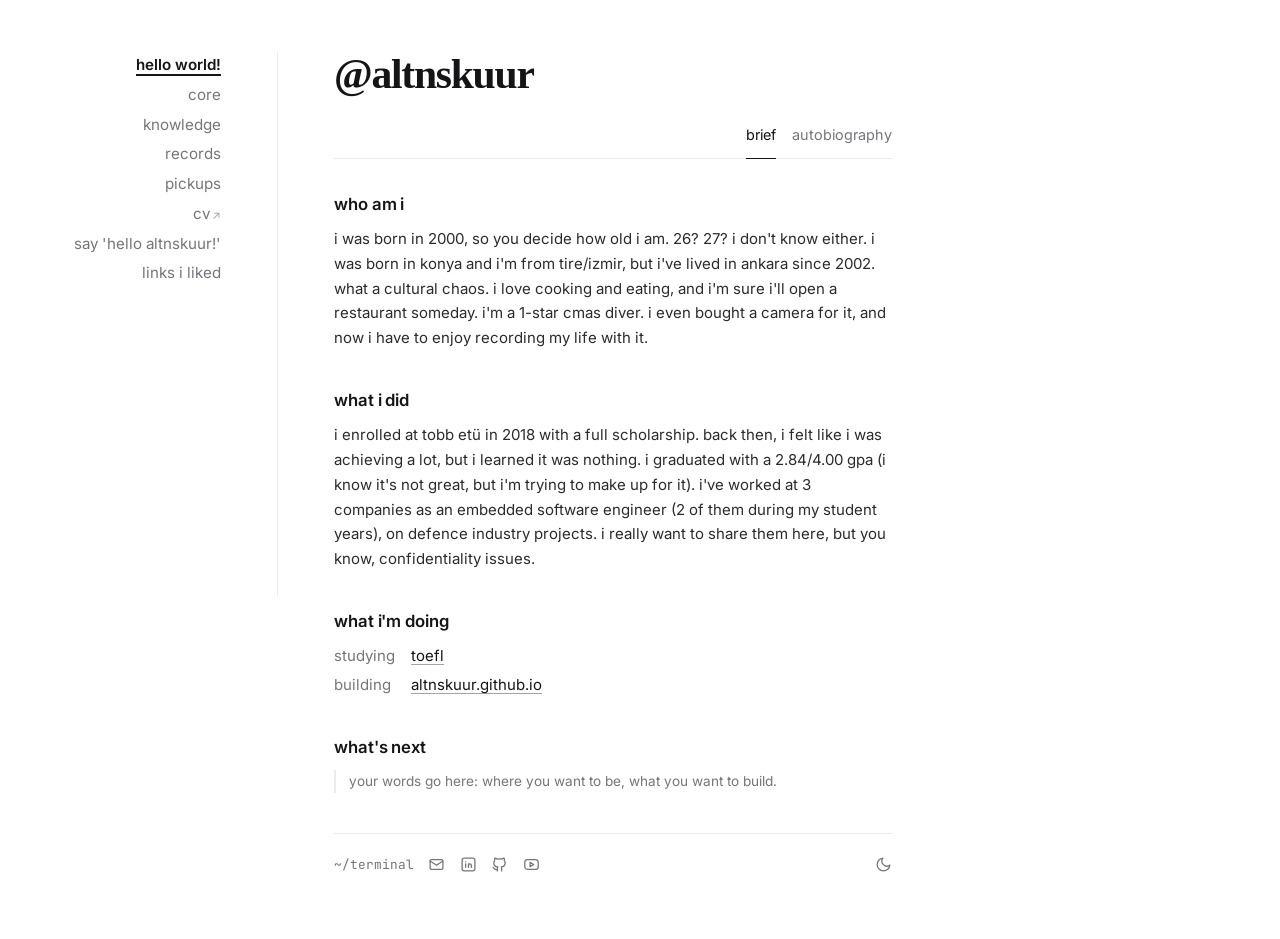
==== portfolio.html @ d4ac2675 "WIP: complete UI redesign New layout and styles. Not finished yet, some pages still need work." ====
<!DOCTYPE html>
<html lang="en">

<head>
    <meta charset="UTF-8">
    <meta name="viewport" content="width=device-width, initial-scale=1.0">
    <title>Uğur Altınışık</title>
    <meta name="description" content="Uğur Altınışık — software engineer in Ankara. Projects, notes, videos and travel.">
    <meta name="author" content="Uğur Altınışık">
    <link rel="icon" type="image/png" href="favicon.png">
    <link rel="apple-touch-icon" href="profile.jpg">

    <meta property="og:type" content="website">
    <meta property="og:url" content="https://altnskuur.github.io/portfolio.html">
    <meta property="og:title" content="Uğur Altınışık">
    <meta property="og:description" content="Software engineer in Ankara. Projects, notes, videos and travel.">
    <meta property="og:image" content="https://altnskuur.github.io/profile.jpg">
    <meta name="twitter:card" content="summary">

    <!-- apply saved theme before paint (no flash) -->
    <script>
        try { const t = localStorage.getItem('theme'); if (t) document.documentElement.dataset.theme = t; } catch (e) { }
    </script>

    <link rel="preconnect" href="https://fonts.googleapis.com">
    <link rel="preconnect" href="https://fonts.gstatic.com" crossorigin>
    <link href="https://fonts.googleapis.com/css2?family=Inter:wght@400;500;600;700&family=JetBrains+Mono:wght@400&display=swap" rel="stylesheet">
    <link rel="stylesheet" href="style.css">
</head>

<body>
    <div class="app">
        <!-- LEFT · navigation -->
        <nav class="nav" id="nav" aria-label="Sections"></nav>

        <!-- MIDDLE · content -->
        <main class="main">
            <div id="view" aria-live="polite"></div>

            <footer class="footer">
                <a class="term-link" href="index.html" title="back to the terminal">~/terminal</a>
                <a href="mailto:m.altinisiku@gmail.com" title="email" aria-label="email">
                    <svg viewBox="0 0 24 24" fill="none" stroke="currentColor" stroke-width="1.8" stroke-linecap="round" stroke-linejoin="round"><rect x="3" y="5" width="18" height="14" rx="2"/><path d="m3 7 9 6 9-6"/></svg>
                </a>
                <a href="https://www.linkedin.com/in/altnskuur/" target="_blank" rel="noopener noreferrer" title="linkedin" aria-label="linkedin">
                    <svg viewBox="0 0 24 24" fill="none" stroke="currentColor" stroke-width="1.8" stroke-linecap="round" stroke-linejoin="round"><rect x="3" y="3" width="18" height="18" rx="3"/><path d="M8 11v5M8 8v.01M12 16v-5M16 16v-3a2 2 0 0 0-4 0"/></svg>
                </a>
                <a href="https://github.com/altnskuur" target="_blank" rel="noopener noreferrer" title="github" aria-label="github">
                    <svg viewBox="0 0 24 24" fill="none" stroke="currentColor" stroke-width="1.8" stroke-linecap="round" stroke-linejoin="round"><path d="M9 19c-4.3 1.4-4.3-2.5-6-3m12 5v-3.5c0-1 .1-1.4-.5-2 2.8-.3 5.5-1.4 5.5-6a4.6 4.6 0 0 0-1.3-3.2 4.2 4.2 0 0 0-.1-3.2s-1.1-.3-3.5 1.3a12.3 12.3 0 0 0-6.2 0C6.5 2.8 5.4 3.1 5.4 3.1a4.2 4.2 0 0 0-.1 3.2A4.6 4.6 0 0 0 4 9.5c0 4.6 2.7 5.7 5.5 6-.6.6-.6 1.2-.5 2V21"/></svg>
                </a>
                <a href="https://www.youtube.com/" target="_blank" rel="noopener noreferrer" title="youtube (channel link coming soon)" aria-label="youtube">
                    <svg viewBox="0 0 24 24" fill="none" stroke="currentColor" stroke-width="1.8" stroke-linecap="round" stroke-linejoin="round"><rect x="2.5" y="5" width="19" height="14" rx="4"/><path d="m10 9 5 3-5 3z"/></svg>
                </a>
                <span class="spacer"></span>
                <button id="theme-toggle" title="toggle dark mode" aria-label="toggle dark mode">
                    <svg viewBox="0 0 24 24" fill="none" stroke="currentColor" stroke-width="1.8" stroke-linecap="round" stroke-linejoin="round"><path d="M21 12.8A9 9 0 1 1 11.2 3a7 7 0 0 0 9.8 9.8z"/></svg>
                </button>
            </footer>
        </main>

        <!-- RIGHT · detail panel (opens when you click something in the middle) -->
        <aside class="panel is-default" id="panel" aria-label="Details"></aside>
    </div>
    <div class="backdrop" id="backdrop"></div>

    <script>
    (() => {
        /* ==================================================================
           CONTENT
           Everything you see lives in this block — no need to touch the
           render code below. (In v1.x this moves into markdown files that
           the Notion sync writes.)
           ================================================================== */

        // left panel headers — change the labels here
        const NAV = [
            { id: 'hello', label: 'hello world!' },
            { id: 'core', label: 'core' },
            { id: 'knowledge', label: 'knowledge' },
            { id: 'records', label: 'records' },
            { id: 'pickups', label: 'pickups' },
            { id: 'cv', label: 'cv', href: 'cv.html' },
            { id: 'say-hello', label: "say 'hello altnskuur!'" },
            { id: 'links', label: 'links i liked' }
        ];

        // links i liked — add one object per link, newest on top.
        // each one appears in the list and opens in the right panel.
        // { title: 'name', url: 'https://…', tag: 'blog', why: 'why i liked it' }
        const LIKED_LINKS = [
        ];

        // things that open in the right panel
        const ITEMS = {
            // ---- core ----
            'nas': {
                kicker: 'core · meva avionics', title: 'embedded linux nas',
                tags: ['linux', 'raid', 'samba', 'nfs', '10 GbE'],
                body: `<p>a high-performance nas for aerospace systems. raid-based storage for fault-tolerant data, a layered architecture (app, hal, bsp) for the carrier board, and samba tuned with multi-channel.</p>
                       <ul><li>kernel tuning via sysctl for cpu, ram and i/o</li><li>ethernet transfer tests up to 10 GbE</li><li>thermal tests, fan control via bios/os, mcu code</li></ul>`
            },
            'hw-validation': {
                kicker: 'core · meva avionics', title: 'hardware validation layer',
                tags: ['c', 'qspi', 'i2c', 'can', 'uart', 'gnss/gsm'],
                body: `<p>a 3-layer architecture (app, hal, bsp) to check that the hardware is healthy: qspi, i2c and classic can, plus gnss/gsm modules driven with at commands over uart.</p>`
            },
            'bootloader': {
                kicker: 'core · stm defence', title: 'stm32 bootloader',
                tags: ['stm32', 'c', 'uart', 'iap'],
                body: `<p>a generic bootloader for stm32 with in-application programming over uart: safe in-field firmware updates, memory partitioning and the jump into the application.</p>`
            },
            'rpmsg': {
                kicker: 'core · stm defence', title: 'rpmsg between a53 and m7',
                tags: ['rpmsg', 'shared memory', 'cortex-a53', 'cortex-m7'],
                body: `<p>shared-memory messaging between a cortex-a53 running linux and a cortex-m7, for fast data exchange between the two cores.</p>`
            },
            'jpeg': {
                kicker: 'core · side project', title: 'jpeg encoder & decoder',
                tags: ['matlab', 'dct', 'huffman', 'dsp'],
                body: `<p>a full image-compression pipeline from scratch: 2d dct, zigzag scan and huffman coding, plus adaptive quantization based on image entropy to keep psnr above 30.</p>
                       <p class="note">plan: port it to c++ → webassembly and make it playable here.</p>`,
                link: { href: 'https://github.com/altnskuur/JPEG', label: 'view on github' }
            },

            // ---- knowledge ----
            'self-notes': {
                kicker: 'knowledge · notion', title: 'self-knowledge notes',
                body: `<p>my running notes: things i learned and want to remember.</p>
                       <p class="note">for now these live in notion. soon they'll sync here automatically as til posts.</p>`,
                link: { href: 'https://mousy-driver-c59.notion.site/Self-Knowledge-Notes-3cc945c9dc438003be07f4283761ba82', label: 'open in notion' }
            },
            'deep-research': {
                kicker: 'knowledge · notion', title: 'deep research',
                body: `<p>longer write-ups where i dig deep into one topic.</p>`,
                link: { href: 'https://mousy-driver-c59.notion.site/Shared-Blogs-3cc945c9dc4380ff8670c4cf017bc69a?pvs=74', label: 'open in notion' }
            },

            // ---- records (travel / videos) ----
            ...Object.fromEntries(['berlin', 'budapest', 'samos', 'bratislava', 'vienna'].map(city => [
                'rec-' + city, {
                    kicker: 'records · travel', title: city,
                    body: `<div class="video-slot">youtube video goes here<br>(dji osmo action 6)</div>
                           <p class="note">no vlog for ${city} yet.</p>`
                }
            ])),

            // ---- pickups ----
            'diving': { kicker: 'pickups', title: 'diving', body: `<p>cmas 1-star diver.</p>` },
            'basketball': { kicker: 'pickups', title: 'basketball', body: `<p>former licensed player. the knees remember.</p>` },
            'football': { kicker: 'pickups', title: 'tuesday football', body: `<p>pickup football, every tuesday evening.</p>` },
            'gym': { kicker: 'pickups', title: 'gym', body: `<p>2–3 times a week.</p>` },
            'languages': { kicker: 'pickups', title: 'languages', body: `<p>german telc a2 done. toefl in progress.</p>` },

            // ---- hello world! ----
            'now-toefl': { kicker: 'hello world! · studying', title: 'toefl', body: `<p>studying for the toefl, to go next to my german telc a2 certificate.</p>` },
            'now-cpp': {
                kicker: 'hello world! · studying', title: 'c++',
                tags: ['modern c++', 'low-level', 'clean architecture'],
                body: `<p>going deeper into modern and low-level c++: data types, memory management and clean architecture.</p>
                       <p>where i practice it: cpp-hashlib.</p>`
            },
            'now-hashlib': {
                kicker: 'hello world! · building', title: 'cpp-hashlib',
                tags: ['c++', 'md5', 'cryptographic hashing'],
                body: `<p>a clean-architecture cryptographic hash library, built from scratch with modern and low-level c++.</p>
                       <p>it starts with md5, documented step by step, plus engineering notes on why each choice was made: data types, memory management and modern c++ practices.</p>`,
                link: { href: 'https://github.com/altnskuur/cpp-hashlib', label: 'view on github' }
            },
            'now-site': { kicker: 'hello world! · building', title: 'altnskuur.github.io', body: `<p>turning a static cv into a cozy home on the internet. roadmap: notion sync for notes, videos, travel, then my own admin panel and a guestbook.</p>`, link: { href: 'https://github.com/altnskuur/altnskuur.github.io', label: 'source on github' } }
        };

        // hello world! → "what i'm doing"
        // each row: label + words that take turns every 2 seconds.
        // [word, item id] → the item id opens it in the right panel (null = plain text)
        const NOW = [
            ['studying', [['toefl', 'now-toefl'], ['c++', 'now-cpp']]],
            ['building', [['altnskuur.github.io', 'now-site'], ['cpp-hashlib', 'now-hashlib']]]
        ];
        const ROTATE_EVERY = 2000; // ms

        // hello world! → "brief" tab
        const HELLO_BRIEF = `
                <section class="block">
                    <h2>who am i</h2>
                    <p>i was born in 2000, so you decide how old i am. 26? 27? i don't know either. i was born in konya and i'm from tire/izmir, but i've lived in ankara since 2002. what a cultural chaos. i love cooking and eating, and i'm sure i'll open a restaurant someday. i'm a 1-star cmas diver. i even bought a camera for it, and now i have to enjoy recording my life with it.</p>
                </section>

                <section class="block">
                    <h2>what i did</h2>
                    <p>i enrolled at tobb etü in 2018 with a full scholarship. back then, i felt like i was achieving a lot, but i learned it was nothing. i graduated with a 2.84/4.00 gpa (i know it's not great, but i'm trying to make up for it). i've worked at 3 companies as an embedded software engineer (2 of them during my student years), on defence industry projects. i really want to share them here, but you know, confidentiality issues.</p>
                </section>

                <section class="block">
                    <h2>what i'm doing</h2>
                    ${nowList()}
                </section>

                <section class="block">
                    <h2>what's next</h2>
                    <p class="note">your words go here: where you want to be, what you want to build.</p>
                </section>`;

        // hello world! → "autobiography" tab
        const HELLO_LONG = `
                <section class="block prose">
                    <p>i'm a software engineer at meva avionics, baykar's avionics subsidiary, where i design and develop low-level firmware and embedded linux solutions for mission-critical aerospace and defense systems. my work bridges the gap between raw hardware registers and high-performance operating systems, with a focus on robust system architecture, hardware abstraction and reliable device communication.</p>
                    <p>lately i've been deep in an embedded linux nas: a raid-based storage architecture for fault-tolerant data, linux kernel tuning via sysctl to get the most out of cpu, ram and i/o, and benchmarking samba/nfs over high-speed ethernet. alongside that, i've worked a lot on hardware validation layers, qspi/i2c/can, and gnss/gsm modules driven with at commands.</p>
                    <p>it all started at tobb university of economics and technology (tobb etü), where i got my b.sc. in electrical and electronics engineering. those years were shaped as much by people as by coursework: i was president of the ieee student branch, led the gastronomy club, and captained team etu callisto in the teknofest model satellite competition. that's where i learned to run multidisciplinary teams, bring different interests together and build things from scratch.</p>
                    <p>outside the embedded world, i try to balance staying active with exploring new cultures. i'm a cmas 1-star diver and a former licensed basketball player, and you'll find me at pickup football every tuesday evening or in the gym 2–3 times a week. i love discovering new cultures and history. so far: berlin, budapest, samos, bratislava and vienna. right now i'm grinding for the toefl, to go next to my german telc a2.</p>
                </section>`;

        let helloTab = 'brief';

        // a row in the middle list: [item id, title, meta, subtitle]
        const VIEWS = {
            hello: () => `
                <h1 class="handle">@altnskuur</h1>
                <div class="subnav">
                    <div class="tabs" role="tablist">
                        <button role="tab" data-tab="brief" aria-selected="${helloTab === 'brief'}">brief</button>
                        <button role="tab" data-tab="autobiography" aria-selected="${helloTab === 'autobiography'}">autobiography</button>
                    </div>
                </div>
                ${helloTab === 'brief' ? HELLO_BRIEF : HELLO_LONG}`,

            core: () => `
                <div class="eyebrow">core</div>
                <h1 class="page-title">the things i build</h1>
                <section class="block">
                    <h2>work</h2>
                    ${list([
                        ['nas', 'embedded linux nas', '2025 —', 'raid, samba, kernel tuning, 10 GbE'],
                        ['hw-validation', 'hardware validation layer', '2025 —', 'qspi · i2c · can · gnss/gsm'],
                        ['bootloader', 'stm32 bootloader', '2024', 'in-application programming over uart'],
                        ['rpmsg', 'rpmsg between a53 and m7', '2023', 'shared-memory messaging across cores']
                    ])}
                </section>
                <section class="block">
                    <h2>side projects</h2>
                    ${list([['jpeg', 'jpeg encoder & decoder', 'matlab', 'dct, huffman, adaptive quantization']])}
                </section>`,

            knowledge: () => `
                <div class="eyebrow">knowledge</div>
                <h1 class="page-title">what i learned today, and what i keep</h1>
                <section class="block">
                    ${list([
                        ['self-notes', 'self-knowledge notes', 'notion', 'running notes'],
                        ['deep-research', 'deep research', 'notion', 'long write-ups']
                    ])}
                </section>
                <p class="note">til posts will appear here once the notion sync is live.</p>`,

            records: () => `
                <div class="eyebrow">records</div>
                <h1 class="page-title">videos, vlogs and places</h1>
                <section class="block">
                    <h2>travel</h2>
                    ${list(['berlin', 'budapest', 'samos', 'bratislava', 'vienna'].map(c => ['rec-' + c, c, 'visited', '']))}
                </section>
                <p class="note">shot on the dji osmo action 6, hosted on youtube.</p>`,

            pickups: () => `
                <div class="eyebrow">pickups</div>
                <h1 class="page-title">things i picked up along the way</h1>
                <section class="block">
                    ${list([
                        ['diving', 'diving', 'cmas 1★', ''],
                        ['basketball', 'basketball', 'ex-licensed', ''],
                        ['football', 'tuesday football', 'weekly', ''],
                        ['gym', 'gym', '2–3× / week', ''],
                        ['languages', 'languages', 'de a2 · en', '']
                    ])}
                </section>`,

            'say-hello': () => `
                <div class="eyebrow">say 'hello altnskuur!'</div>
                <h1 class="page-title">leave a note</h1>
                <section class="block">
                    <p>a guestbook is coming. until then, the fastest way is email:</p>
                    <p><a class="inline-open" href="mailto:m.altinisiku@gmail.com">m.altinisiku@gmail.com</a></p>
                </section>`,

            links: () => `
                <div class="eyebrow">links i liked</div>
                <h1 class="page-title">good stuff from around the internet</h1>
                <section class="block">
                    ${LIKED_LINKS.length
                        ? list(LIKED_LINKS.map((l, i) => ['link-' + i, l.title, l.tag || '', hostOf(l.url)]))
                        : '<p class="note">nothing here yet. the first links are on their way.</p>'}
                </section>`
        };

        // every liked link gets its own right-panel card
        function hostOf(url) { try { return new URL(url).hostname.replace(/^www\./, ''); } catch (e) { return ''; } }
        LIKED_LINKS.forEach((l, i) => {
            ITEMS['link-' + i] = {
                kicker: 'links i liked' + (l.tag ? ' · ' + l.tag : ''),
                title: l.title,
                body: `<p>${l.why || ''}</p><p class="note">${hostOf(l.url)}</p>`,
                link: { href: l.url, label: 'visit' }
            };
        });

        // right panel stays empty until something is clicked
        const DEFAULT_PANEL = '';

        /* ==================================================================
           RENDER (no content below this line)
           ================================================================== */
        const $nav = document.getElementById('nav');
        const $view = document.getElementById('view');
        const $panel = document.getElementById('panel');
        const $backdrop = document.getElementById('backdrop');
        let selected = null;

        function list(rows) {
            return '<ul class="list">' + rows.map(([id, title, meta, sub]) => `
                <li><button class="item" data-open="${id}">
                    <span class="item-title">${title}</span>
                    <span class="item-meta">${meta || ''}</span>
                    ${sub ? `<span class="item-sub">${sub}</span>` : ''}
                </button></li>`).join('') + '</ul>';
        }

        function nowWord([text, id]) {
            return id ? `<button class="inline-open" data-open="${id}">${text}</button>` : `<span class="plain">${text}</span>`;
        }

        function nowList() {
            return '<dl class="kv">' + NOW.map(([label, words]) => `
                <dt>${label}</dt>
                <dd><span class="rotator" data-words='${JSON.stringify(words).replace(/'/g, '&#39;')}'>${nowWord(words[0])}</span></dd>`
            ).join('') + '</dl>';
        }

        // swap the words every ROTATE_EVERY ms (fade out → swap → fade in)
        let rotateTimers = [];
        function startRotators() {
            rotateTimers.forEach(clearInterval);
            rotateTimers = [];
            document.querySelectorAll('.rotator').forEach(el => {
                const words = JSON.parse(el.dataset.words);
                if (words.length < 2) return;
                let i = 0;
                rotateTimers.push(setInterval(() => {
                    el.classList.add('out');
                    setTimeout(() => {
                        i = (i + 1) % words.length;
                        el.innerHTML = nowWord(words[i]);
                        markSelected();
                        el.classList.remove('out');
                    }, 250);
                }, ROTATE_EVERY));
            });
        }

        function renderNav(active) {
            $nav.innerHTML = NAV.map(n => n.href
                ? `<a href="${n.href}" class="nav-ext">${n.label}</a>`
                : `<a href="#${n.id}" class="${n.id === active ? 'active' : ''}" ${n.id === active ? 'aria-current="page"' : ''}>${n.label}</a>`
            ).join('');
        }

        const CLOSE_ICON = '<svg viewBox="0 0 24 24" fill="none" stroke="currentColor" stroke-width="2" stroke-linecap="round"><path d="M6 6l12 12M18 6 6 18"/></svg>';

        function openPanel(id) {
            const it = ITEMS[id];
            if (!it) return;
            selected = id;
            $panel.classList.remove('is-default');
            $panel.innerHTML = `
                <article class="panel-card">
                    <header class="panel-head">
                        <div class="titles">
                            <div class="panel-kicker">${it.kicker || ''}</div>
                            <h2 class="panel-title">${it.title}</h2>
                        </div>
                        <button class="panel-close" id="panel-close" aria-label="close">${CLOSE_ICON}</button>
                    </header>
                    ${it.tags ? `<div class="tags">${it.tags.map(t => `<span class="tag">${t}</span>`).join('')}</div>` : ''}
                    <div class="panel-body">${it.body}</div>
                    ${it.link ? `<a class="btn" href="${it.link.href}" target="_blank" rel="noopener noreferrer">${it.link.label} ↗</a>` : ''}
                </article>`;
            $panel.classList.add('open');
            $backdrop.classList.add('show');
            markSelected();
            document.getElementById('panel-close').focus({ preventScroll: true });
        }

        function closePanel() {
            selected = null;
            $panel.classList.remove('open');
            $backdrop.classList.remove('show');
            $panel.classList.add('is-default');
            $panel.innerHTML = DEFAULT_PANEL;
            markSelected();
        }

        function markSelected() {
            document.querySelectorAll('[data-open]').forEach(b => b.classList.toggle('selected', b.dataset.open === selected && b.classList.contains('item')));
        }

        function route() {
            const id = (location.hash || '#hello').slice(1);
            const view = VIEWS[id] ? id : 'hello';
            renderNav(view);
            $view.innerHTML = VIEWS[view]();
            startRotators();
            closePanel();
            document.title = (view === 'hello' ? 'Uğur Altınışık' : NAV.find(n => n.id === view).label + ' · Uğur Altınışık');
        }

        // clicks in the middle → right panel
        $view.addEventListener('click', e => {
            const tab = e.target.closest('[data-tab]');
            if (tab) {
                helloTab = tab.dataset.tab;
                $view.innerHTML = VIEWS.hello();
                startRotators();
                closePanel();
                return;
            }
            const b = e.target.closest('[data-open]');
            if (!b) return;
            if (selected === b.dataset.open) closePanel(); else openPanel(b.dataset.open);
        });
        $panel.addEventListener('click', e => { if (e.target.closest('#panel-close')) closePanel(); });
        $backdrop.addEventListener('click', closePanel);
        document.addEventListener('keydown', e => { if (e.key === 'Escape') closePanel(); });
        window.addEventListener('hashchange', () => { route(); window.scrollTo(0, 0); });

        // theme toggle
        document.getElementById('theme-toggle').addEventListener('click', () => {
            const root = document.documentElement;
            const isDark = root.dataset.theme ? root.dataset.theme === 'dark' : matchMedia('(prefers-color-scheme: dark)').matches;
            root.dataset.theme = isDark ? 'light' : 'dark';
            try { localStorage.setItem('theme', root.dataset.theme); } catch (e) { }
        });

        route();
    })();
    </script>
</body>

</html>
---- style.css ----
/* ==========================================================================
   altnskuur — ui
   3-panel layout: nav (left) · content (middle) · detail panel (right)
   ========================================================================== */

*, *::before, *::after { box-sizing: border-box; margin: 0; padding: 0; }

:root {
    --bg: #ffffff;
    --bg-soft: #f6f6f5;
    --bg-hover: #f1f1ef;
    --line: #ececea;
    --text: #2b2b2e;
    --text-strong: #151517;
    --muted: #75757c;
    --faint: #a3a3a9;
    --accent: #1d70b8;
    --shadow: 0 1px 2px rgba(0, 0, 0, .04), 0 8px 24px rgba(0, 0, 0, .06);

    --font: 'Inter', -apple-system, BlinkMacSystemFont, "Segoe UI", Roboto, sans-serif;
    --mono: 'JetBrains Mono', ui-monospace, SFMono-Regular, Menlo, Consolas, monospace;

    --nav-w: 190px;
    --mid-w: 720px;
    --panel-w: 440px;
}

@media (prefers-color-scheme: dark) {
    :root:not([data-theme="light"]) {
        --bg: #111111;
        --bg-soft: #1a1a1b;
        --bg-hover: #1f1f21;
        --line: #262628;
        --text: #cfcfd3;
        --text-strong: #f1f1f3;
        --muted: #8d8d95;
        --faint: #5e5e66;
        --accent: #6ea8e6;
        --shadow: 0 1px 2px rgba(0, 0, 0, .3), 0 8px 24px rgba(0, 0, 0, .35);
    }
}

:root[data-theme="dark"] {
    --bg: #111111;
    --bg-soft: #1a1a1b;
    --bg-hover: #1f1f21;
    --line: #262628;
    --text: #cfcfd3;
    --text-strong: #f1f1f3;
    --muted: #8d8d95;
    --faint: #5e5e66;
    --accent: #6ea8e6;
    --shadow: 0 1px 2px rgba(0, 0, 0, .3), 0 8px 24px rgba(0, 0, 0, .35);
}

html { -webkit-text-size-adjust: 100%; }

body {
    background: var(--bg);
    color: var(--text);
    font-family: var(--font);
    font-size: 15px;
    line-height: 1.65;
    -webkit-font-smoothing: antialiased;
    transition: background-color .2s, color .2s;
}

a { color: inherit; }
button { font: inherit; color: inherit; background: none; border: 0; cursor: pointer; }

/* --------------------------------------------------------------------------
   Layout
   -------------------------------------------------------------------------- */
.app {
    display: grid;
    grid-template-columns: var(--nav-w) minmax(0, var(--mid-w)) clamp(300px, calc(100vw - 1160px), var(--panel-w));   /* the middle gets space first */
    gap: 0 3.5rem;
    max-width: calc(var(--nav-w) + var(--mid-w) + var(--panel-w) + 7rem + 4rem);   /* columns + gaps + side padding */
    margin: 0 auto;
    padding: 3.25rem 2rem 4rem;
    align-items: start;
}

/* ---------- left: nav ---------- */
.nav {
    position: sticky;
    top: 3.25rem;
    display: flex;
    flex-direction: column;
    align-items: flex-end;
    gap: .2rem;
    padding-right: 3.5rem;
    margin-right: -3.5rem;          /* the divider sits in the gap */
    border-right: 1px solid var(--line);
    min-height: 34rem;
}

.nav a {
    color: var(--muted);
    text-decoration: none;
    font-size: .95rem;
    line-height: 1.75;
    text-align: right;
    white-space: nowrap;
    transition: color .15s;
}

.nav a:hover { color: var(--text-strong); }

.nav a.active {
    color: var(--text-strong);
    font-weight: 600;
    text-decoration: underline;
    text-underline-offset: 4px;
    text-decoration-thickness: 1.5px;
}

.nav .nav-ext::after {
    content: "↗";
    font-size: .75em;
    margin-left: .2em;
    color: var(--faint);
}

/* ---------- middle: content ---------- */
.main { min-width: 0; padding-left: 3.5rem; }

.eyebrow {
    font-size: .8rem;
    color: var(--muted);
    margin-bottom: .1rem;
}

.page-title {
    font-size: 1rem;
    font-weight: 600;
    color: var(--text-strong);
    margin-bottom: 2rem;
}

.block { margin-bottom: 2.25rem; }

.block h2 {
    font-size: 1.05rem;
    font-weight: 600;
    color: var(--text-strong);
    margin-bottom: .55rem;
    letter-spacing: -.005em;
}

.block p { margin-bottom: .75rem; }
.block p:last-child { margin-bottom: 0; }

.kv { display: grid; grid-template-columns: max-content 1fr; gap: .25rem 1rem; }
.kv dt { color: var(--muted); }
.kv dd { color: var(--text-strong); }

.note {
    font-size: .85rem;
    color: var(--muted);
    border-left: 2px solid var(--line);
    padding-left: .8rem;
}

/* hello world! header: @handle + tabs */
.handle {
    font-family: Georgia, "Times New Roman", serif;
    font-size: 2.6rem;
    font-weight: 700;
    letter-spacing: -.03em;
    line-height: 1.1;
    color: var(--text-strong);
    margin-bottom: 1.6rem;
}

.subnav {
    display: flex;
    align-items: flex-end;
    justify-content: flex-end;
    border-bottom: 1px solid var(--line);
    margin-bottom: 2rem;
    font-size: .9rem;
}

.tabs { display: flex; gap: 1rem; }

.tabs button {
    color: var(--muted);
    padding-bottom: .65rem;
    margin-bottom: -1px;
    border-bottom: 1px solid transparent;
    transition: color .15s, border-color .15s;
}
.tabs button:hover { color: var(--text-strong); }
.tabs button[aria-selected="true"] { color: var(--text-strong); border-bottom-color: var(--text-strong); }

.prose p { margin-bottom: 1.1rem; }

/* rotating words in "what i'm doing" */
.rotator {
    display: inline-block;
    transition: opacity .25s ease, transform .25s ease;
}
.rotator.out { opacity: 0; transform: translateY(-4px); }
.rotator .plain { color: var(--text-strong); }

/* clickable list rows → open in the right panel */
.list { list-style: none; display: flex; flex-direction: column; margin: 0 -.75rem; }

.item {
    display: grid;
    grid-template-columns: 1fr auto;
    gap: .1rem 1rem;
    width: 100%;
    text-align: left;
    padding: .6rem .75rem;
    border-radius: 10px;
    transition: background-color .15s;
}

.item:hover, .item:focus-visible { background: var(--bg-hover); outline: none; }
.item.selected { background: var(--bg-soft); box-shadow: inset 2px 0 0 var(--accent); }

.item-title { color: var(--text-strong); font-weight: 500; }
.item-meta { color: var(--faint); font-size: .85rem; white-space: nowrap; }
.item-sub { grid-column: 1 / -1; color: var(--muted); font-size: .9rem; line-height: 1.5; }

.inline-open {
    color: var(--text-strong);
    text-decoration: underline;
    text-decoration-color: var(--faint);
    text-underline-offset: 3px;
}
.inline-open:hover { text-decoration-color: var(--text-strong); }

/* footer */
.footer {
    display: flex;
    align-items: center;
    gap: .9rem;
    margin-top: 2.5rem;
    padding-top: 1.25rem;
    border-top: 1px solid var(--line);
    color: var(--muted);
    font-size: .9rem;
}

.footer .spacer { flex: 1; }

.footer a, .footer button {
    display: inline-flex;
    color: var(--muted);
    text-decoration: none;
    transition: color .15s;
}
.footer a:hover, .footer button:hover { color: var(--text-strong); }
.footer svg { width: 17px; height: 17px; }

.footer .term-link { font-family: var(--mono); font-size: .8rem; }

/* ---------- right: detail panel ---------- */
.panel {
    position: sticky;
    top: 3.25rem;
    max-height: calc(100vh - 6.5rem);
    overflow-y: auto;
    scrollbar-width: thin;
}

.panel-card {
    background: var(--bg-soft);
    border: 1px solid var(--line);
    border-radius: 14px;
    padding: 1.5rem 1.5rem 1.6rem;
    animation: panel-in .22s ease-out;
}

@keyframes panel-in {
    from { opacity: 0; transform: translateY(6px); }
    to { opacity: 1; transform: none; }
}

.panel-head { display: flex; align-items: flex-start; gap: 1rem; margin-bottom: 1rem; }
.panel-head .titles { flex: 1; min-width: 0; }
.panel-kicker { font-size: .78rem; color: var(--muted); text-transform: lowercase; }
.panel-title { font-size: 1.15rem; font-weight: 600; color: var(--text-strong); line-height: 1.35; }

.panel-close {
    flex-shrink: 0;
    width: 30px; height: 30px;
    border-radius: 8px;
    display: grid; place-items: center;
    color: var(--muted);
}
.panel-close:hover { background: var(--bg-hover); color: var(--text-strong); }
.panel-close svg { width: 16px; height: 16px; }

.panel-body p { margin-bottom: .75rem; }
.panel-body ul { padding-left: 1.1rem; margin-bottom: .75rem; }
.panel-body li { margin-bottom: .35rem; }

.tags { display: flex; flex-wrap: wrap; gap: .35rem; margin: .25rem 0 1rem; }
.tag {
    font-size: .75rem;
    font-family: var(--mono);
    color: var(--muted);
    border: 1px solid var(--line);
    border-radius: 999px;
    padding: .05rem .55rem;
}

.btn {
    display: inline-flex;
    align-items: center;
    gap: .4rem;
    margin-top: .5rem;
    padding: .45rem .85rem;
    border-radius: 8px;
    background: var(--text-strong);
    color: var(--bg);
    text-decoration: none;
    font-size: .88rem;
    font-weight: 500;
}
.btn:hover { opacity: .85; }

.video-slot {
    aspect-ratio: 16 / 9;
    border-radius: 10px;
    border: 1px dashed var(--faint);
    display: grid; place-items: center;
    color: var(--muted);
    font-size: .85rem;
    margin-bottom: 1rem;
    text-align: center;
    padding: 1rem;
}

.backdrop { display: none; }

/* --------------------------------------------------------------------------
   Responsive
   -------------------------------------------------------------------------- */

/* medium: right panel turns into a slide-in drawer */
@media (max-width: 1180px) {
    .app { grid-template-columns: var(--nav-w) minmax(0, 1fr); max-width: 900px; }

    .panel {
        position: fixed;
        top: 0; right: 0; bottom: 0;
        width: min(460px, 92vw);
        max-height: none;
        background: var(--bg);
        border-left: 1px solid var(--line);
        box-shadow: var(--shadow);
        padding: 1.25rem;
        transform: translateX(105%);
        transition: transform .25s ease;
        z-index: 20;
    }
    .panel.open { transform: none; }
    .panel .panel-card { border: 0; background: none; padding: .25rem; animation: none; }

    .backdrop {
        display: block;
        position: fixed; inset: 0;
        background: rgba(0, 0, 0, .25);
        opacity: 0; pointer-events: none;
        transition: opacity .25s;
        z-index: 15;
    }
    .backdrop.show { opacity: 1; pointer-events: auto; }
}

/* small: nav on top, horizontal */
@media (max-width: 720px) {
    body { font-size: 15px; }
    .app { display: block; padding: 1rem 1rem 3rem; }

    .nav {
        position: sticky;
        top: 0;
        z-index: 10;
        flex-direction: row;
        align-items: center;
        gap: 1.1rem;
        overflow-x: auto;
        scrollbar-width: none;
        min-height: 0;
        margin: 0 -1rem 1.75rem;
        padding: .75rem 1rem;
        border-right: 0;
        border-bottom: 1px solid var(--line);
        background: var(--bg);
    }
    .nav::-webkit-scrollbar { display: none; }

    .main { padding-left: 0; }

    .panel {
        top: auto; left: 0; right: 0; bottom: 0;
        width: 100%;
        max-height: 85vh;
        border-left: 0;
        border-top: 1px solid var(--line);
        border-radius: 16px 16px 0 0;
        transform: translateY(105%);
    }
}

@media (prefers-reduced-motion: reduce) {
    * { animation: none !important; transition: none !important; }
}
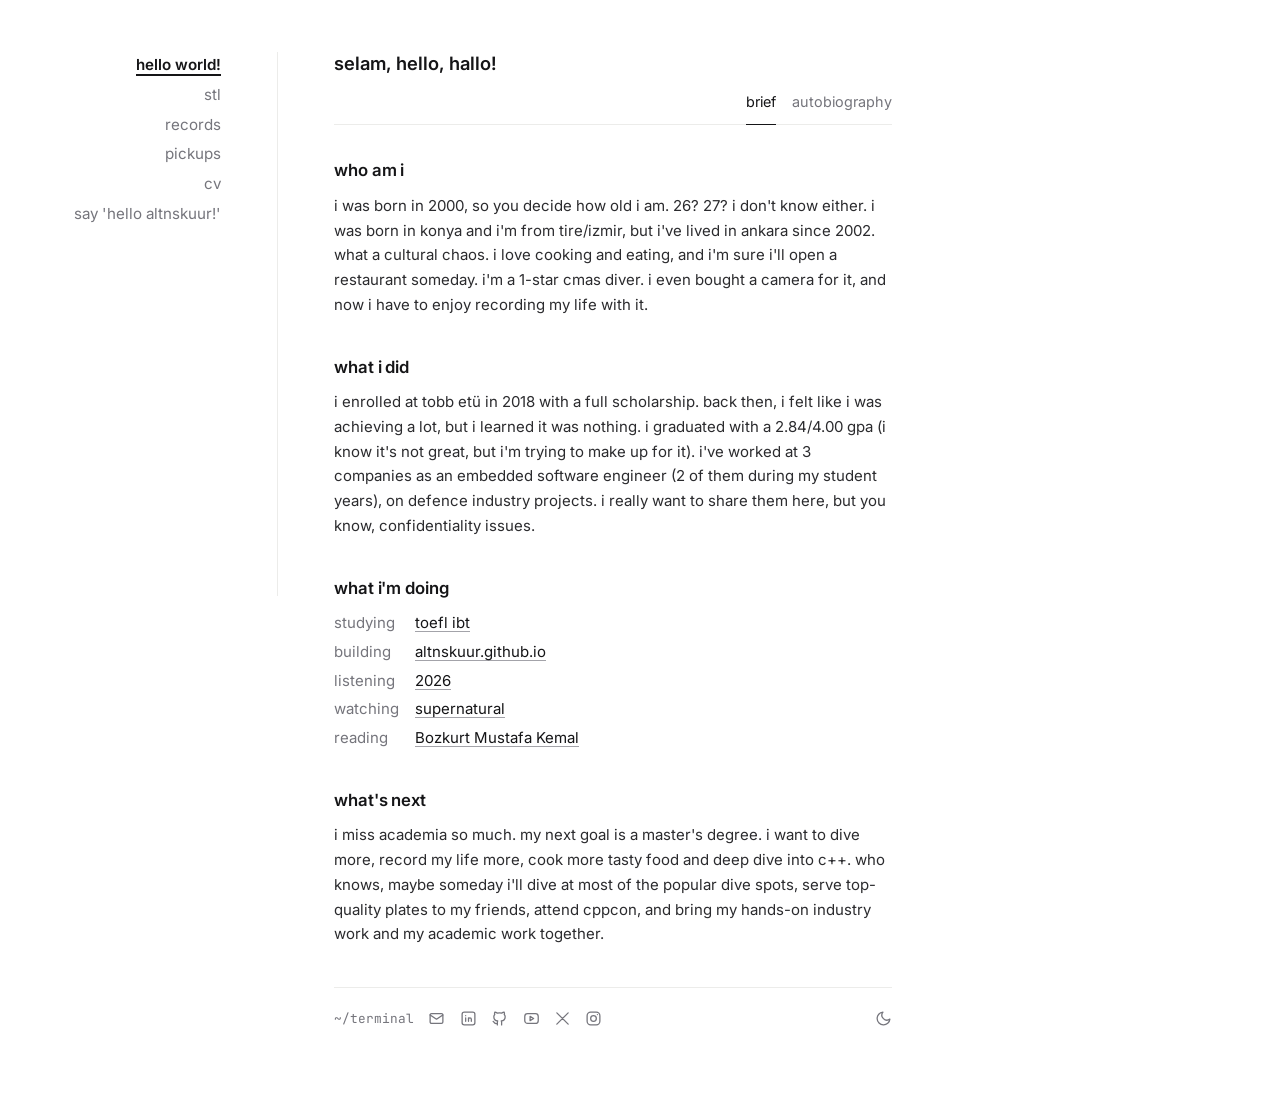
==== commit 9f5d6104: "v1.0.0: terminal landing page and new ui" ====
--- a/portfolio.html
+++ b/portfolio.html
@@ -51,9 +51,18 @@
                 <a href="https://www.youtube.com/" target="_blank" rel="noopener noreferrer" title="youtube (channel link coming soon)" aria-label="youtube">
                     <svg viewBox="0 0 24 24" fill="none" stroke="currentColor" stroke-width="1.8" stroke-linecap="round" stroke-linejoin="round"><rect x="2.5" y="5" width="19" height="14" rx="4"/><path d="m10 9 5 3-5 3z"/></svg>
                 </a>
+                <a href="https://x.com/altnskuur" target="_blank" rel="noopener noreferrer" title="x (twitter)" aria-label="x (twitter)">
+                    <svg viewBox="0 0 24 24" fill="none" stroke="currentColor" stroke-width="1.8" stroke-linecap="round" stroke-linejoin="round"><path d="M4 4l16 16M20 4L4 20"/></svg>
+                </a>
+                <a href="https://www.instagram.com/altnskuur/" target="_blank" rel="noopener noreferrer" title="instagram" aria-label="instagram">
+                    <svg viewBox="0 0 24 24" fill="none" stroke="currentColor" stroke-width="1.8" stroke-linecap="round" stroke-linejoin="round"><rect x="3" y="3" width="18" height="18" rx="5"/><circle cx="12" cy="12" r="4"/><path d="M17.5 6.5v.01"/></svg>
+                </a>
                 <span class="spacer"></span>
-                <button id="theme-toggle" title="toggle dark mode" aria-label="toggle dark mode">
-                    <svg viewBox="0 0 24 24" fill="none" stroke="currentColor" stroke-width="1.8" stroke-linecap="round" stroke-linejoin="round"><path d="M21 12.8A9 9 0 1 1 11.2 3a7 7 0 0 0 9.8 9.8z"/></svg>
+                <button id="theme-toggle" title="switch to dark mode" aria-label="switch to dark mode">
+                    <!-- moon: shown in light mode -->
+                    <svg class="icon-moon" viewBox="0 0 24 24" fill="none" stroke="currentColor" stroke-width="1.8" stroke-linecap="round" stroke-linejoin="round"><path d="M21 12.8A9 9 0 1 1 11.2 3a7 7 0 0 0 9.8 9.8z"/></svg>
+                    <!-- sun: shown in dark mode -->
+                    <svg class="icon-sun" viewBox="0 0 24 24" fill="none" stroke="currentColor" stroke-width="1.8" stroke-linecap="round" stroke-linejoin="round"><circle cx="12" cy="12" r="4"/><path d="M12 2v2M12 20v2M4.93 4.93l1.41 1.41M17.66 17.66l1.41 1.41M2 12h2M20 12h2M4.93 19.07l1.41-1.41M17.66 6.34l1.41-1.41"/></svg>
                 </button>
             </footer>
         </main>
@@ -75,13 +84,11 @@
         // left panel headers — change the labels here
         const NAV = [
             { id: 'hello', label: 'hello world!' },
-            { id: 'core', label: 'core' },
-            { id: 'knowledge', label: 'knowledge' },
+            { id: 'stl', label: 'stl' },
             { id: 'records', label: 'records' },
             { id: 'pickups', label: 'pickups' },
-            { id: 'cv', label: 'cv', href: 'cv.html' },
-            { id: 'say-hello', label: "say 'hello altnskuur!'" },
-            { id: 'links', label: 'links i liked' }
+            { id: 'cv', label: 'cv' },
+            { id: 'say-hello', label: "say 'hello altnskuur!'" }
         ];
 
         // links i liked — add one object per link, newest on top.
@@ -152,7 +159,7 @@
             'languages': { kicker: 'pickups', title: 'languages', body: `<p>german telc a2 done. toefl in progress.</p>` },
 
             // ---- hello world! ----
-            'now-toefl': { kicker: 'hello world! · studying', title: 'toefl', body: `<p>studying for the toefl, to go next to my german telc a2 certificate.</p>` },
+            'now-toefl': { kicker: 'hello world! · studying', title: 'toefl ibt', body: `<p>studying for the toefl ibt, to go next to my german telc a2 certificate.</p>` },
             'now-cpp': {
                 kicker: 'hello world! · studying', title: 'c++',
                 tags: ['modern c++', 'low-level', 'clean architecture'],
@@ -166,15 +173,51 @@
                        <p>it starts with md5, documented step by step, plus engineering notes on why each choice was made: data types, memory management and modern c++ practices.</p>`,
                 link: { href: 'https://github.com/altnskuur/cpp-hashlib', label: 'view on github' }
             },
-            'now-site': { kicker: 'hello world! · building', title: 'altnskuur.github.io', body: `<p>turning a static cv into a cozy home on the internet. roadmap: notion sync for notes, videos, travel, then my own admin panel and a guestbook.</p>`, link: { href: 'https://github.com/altnskuur/altnskuur.github.io', label: 'source on github' } }
+            'now-site': { kicker: 'hello world! · building', title: 'altnskuur.github.io', body: `<p>turning a static cv into a cozy home on the internet. roadmap: notion sync for notes, videos, travel, then my own admin panel and a guestbook.</p>`, link: { href: 'https://github.com/altnskuur/altnskuur.github.io', label: 'source on github' } },
+
+            // cv → companies (short tab)
+            'co-meva': {
+                kicker: 'cv · company', title: 'Meva Avionics', tags: ['avionics', 'founded 2023'],
+                body: `<p>A company that produces domestic and national avionics by combining critical electronic hardware and software components with high technology and innovation. Founded in 2023, its founding partners include Selçuk Bayraktar and Haluk Bayraktar. It has many local and foreign partners, such as Baykar, ASELSAN and TAI.</p>`,
+                link: { href: 'https://www.mevaavionics.com', label: 'official website' }
+            },
+            'co-specson': {
+                kicker: 'cv · company', title: 'SPECSON Design', tags: ['start-up', 'flow reactors', 'spectroscopy'],
+                body: `<p>Specson Instruments was founded as a start-up at a technology and innovation center. It designs project-specific flow reactors for catalyst testing and CO<sub>2</sub> capture, as well as batch, in-situ and operando analysis cells for various spectroscopy applications.</p>`,
+                link: { href: 'https://specsoninstruments.com/index.php', label: 'official website' }
+            },
+
+            // listening → spotify player opens in the right panel
+            'now-2026': {
+                kicker: 'hello world! · listening', title: '2026',
+                body: `<p>i loved 2026 with these songs.</p>
+                       <div class="embed" data-fallback="loading the spotify player…"><iframe src="https://open.spotify.com/embed/playlist/3UV2SqEPoeGye1VK2vGbEZ?utm_source=generator" height="352"
+                           allow="autoplay; clipboard-write; encrypted-media; fullscreen; picture-in-picture" title="2026 · spotify playlist"></iframe></div>`
+            },
+
+            // watching
+            'now-supernatural': { kicker: 'hello world! · watching', title: 'supernatural', tags: ['tv series'], body: `<p>15 seasons is a really tough challenge for me, but i've managed to finish 8 so far. i'll finish it in the original audio, without subtitles.</p>` },
+            'now-true-detective': { kicker: 'hello world! · watching', title: 'true detective', tags: ['tv series'], body: `<p>one of Matthew McConaughey's speeches made him my role model. because of Matthew, i'm watching this legendary series.<br>
+                       also, in my opinion, Matthew and Woody are brothers.<br>
+                       <a class="inline-open" href="https://youtube.com/shorts/hhaReQ4LNZw?si=cQksuMgYItC9aHku" target="_blank" rel="noopener noreferrer">who's your hero?</a></p>` },
+
+            // reading
+            'now-bozkurt': {
+                kicker: 'hello world! · reading', title: 'Bozkurt Mustafa Kemal', tags: ['h. c. armstrong', '1932'],
+                body: `<p>he wrote Atatürk from a different angle: some of it is true, and some of it can't be proven. but i want to learn about my ancestor from every point of view.</p>`
+            },
+            'now-zaman': { kicker: 'hello world! · reading', title: 'Zamanın Kısa Tarihi', tags: ['stephen hawking'], body: `<p>what did the world start with? i like thinking about it and trying to understand it.</p>` }
         };
 
         // hello world! → "what i'm doing"
         // each row: label + words that take turns every 2 seconds.
         // [word, item id] → the item id opens it in the right panel (null = plain text)
         const NOW = [
-            ['studying', [['toefl', 'now-toefl'], ['c++', 'now-cpp']]],
-            ['building', [['altnskuur.github.io', 'now-site'], ['cpp-hashlib', 'now-hashlib']]]
+            ['studying', [['toefl ibt', 'now-toefl'], ['c++', 'now-cpp']]],
+            ['building', [['altnskuur.github.io', 'now-site'], ['cpp-hashlib', 'now-hashlib']]],
+            ['listening', [['2026', 'now-2026']]],
+            ['watching', [['supernatural', 'now-supernatural'], ['true detective', 'now-true-detective']]],
+            ['reading', [['Bozkurt Mustafa Kemal', 'now-bozkurt'], ['Zamanın Kısa Tarihi', 'now-zaman']]]
         ];
         const ROTATE_EVERY = 2000; // ms
 
@@ -197,81 +240,183 @@
 
                 <section class="block">
                     <h2>what's next</h2>
-                    <p class="note">your words go here: where you want to be, what you want to build.</p>
+                    <p>i miss academia so much. my next goal is a master's degree. i want to dive more, record my life more, cook more tasty food and deep dive into c++. who knows, maybe someday i'll dive at most of the popular dive spots, serve top-quality plates to my friends, attend cppcon, and bring my hands-on industry work and my academic work together.</p>
                 </section>`;
 
         // hello world! → "autobiography" tab
         const HELLO_LONG = `
-                <section class="block prose">
-                    <p>i'm a software engineer at meva avionics, baykar's avionics subsidiary, where i design and develop low-level firmware and embedded linux solutions for mission-critical aerospace and defense systems. my work bridges the gap between raw hardware registers and high-performance operating systems, with a focus on robust system architecture, hardware abstraction and reliable device communication.</p>
-                    <p>lately i've been deep in an embedded linux nas: a raid-based storage architecture for fault-tolerant data, linux kernel tuning via sysctl to get the most out of cpu, ram and i/o, and benchmarking samba/nfs over high-speed ethernet. alongside that, i've worked a lot on hardware validation layers, qspi/i2c/can, and gnss/gsm modules driven with at commands.</p>
-                    <p>it all started at tobb university of economics and technology (tobb etü), where i got my b.sc. in electrical and electronics engineering. those years were shaped as much by people as by coursework: i was president of the ieee student branch, led the gastronomy club, and captained team etu callisto in the teknofest model satellite competition. that's where i learned to run multidisciplinary teams, bring different interests together and build things from scratch.</p>
-                    <p>outside the embedded world, i try to balance staying active with exploring new cultures. i'm a cmas 1-star diver and a former licensed basketball player, and you'll find me at pickup football every tuesday evening or in the gym 2–3 times a week. i love discovering new cultures and history. so far: berlin, budapest, samos, bratislava and vienna. right now i'm grinding for the toefl, to go next to my german telc a2.</p>
+                <section class="block">
+                    <p class="note">coming soon.</p>
                 </section>`;
 
-        let helloTab = 'brief';
+        // cv → "short" tab
+        const CV_SHORT = `
+                <section class="block">
+                    <dl class="kv cv-kv">
+                        <dt>now</dt><dd>Software Engineer · <button class="inline-open" data-open="co-meva">Meva Avionics</button><span class="cv-date cv-when">(Nov. 2025 – present)</span></dd>
+                        <dt>before</dt><dd>Candidate Embedded Software Engineer · STM Defence<span class="cv-date cv-when">(Dec. 2023 – Jun. 2024)</span>Part-Time Engineer · <button class="inline-open" data-open="co-specson">SPECSON Design</button><span class="cv-date cv-when">(Jan. 2022 – May 2023)</span></dd>
+                        <dt>internship</dt><dd>Embedded Software Engineer Intern · STM Defence<span class="cv-date cv-when">(May 2023 – Aug. 2023)</span>Electrical and Electronics Engineer Intern · NERO Industry / NAVIO Technology<span class="cv-date cv-when">(May 2021 – Sep. 2021)</span></dd>
+                        <dt>education</dt><dd>B.Sc. Electrical and Electronics Engineering · TOBB ETÜ<span class="cv-date cv-when">(2018 – 2025)</span></dd>
+                        <dt>code</dt><dd>Embedded C, C++, Python, MATLAB, Verilog</dd>
+                        <dt>languages</dt><dd>Turkish (native), English (professional), German (basic)</dd>
+                        <dt>based in</dt><dd>Ankara, Türkiye</dd>
+                    </dl>
+                </section>`;
+
+        // cv → "detailed" tab
+        const CV_LONG = `
+                <section class="block">
+                    <h2>experience</h2>
+                    <div class="cv-entry">
+                        <div class="cv-head"><span class="cv-org">Meva Avionics</span><span class="cv-date">Ankara, Türkiye</span></div>
+                        <div class="cv-head"><span class="cv-role">Software Engineer</span><span class="cv-date">Nov. 2025 – present</span></div>
+                        <ul class="cv-list">
+                            <li>Designed and developed a high-performance embedded Linux NAS system; implemented a multi-layer software architecture (APP, HAL, BSP) for carrier board bare-metal coding, managing peripheral components such as RTC and temperature sensors. Configured RAID-based storage architectures, set up Samba infrastructure with multi-channel optimizations, and conducted rigorous system verifications including high-speed Ethernet data transfer tests (up to 10 GbE), thermal and operational performance tests, fan operations via BIOS/OS, and MCU core code developments.</li>
+                            <li>Developed a 3-layer architecture (APP, HAL, BSP) to validate hardware integrity; verified QSPI, I2C, Classic CAN and integrated GNSS/GSM modules using AT commands over UART.</li>
+                        </ul>
+                    </div>
+                    <div class="cv-entry">
+                        <div class="cv-head"><span class="cv-org">STM Defence</span><span class="cv-date">Ankara, Türkiye</span></div>
+                        <div class="cv-head"><span class="cv-role">Candidate Embedded Software Engineer</span><span class="cv-date">Dec. 2023 – June 2024</span></div>
+                        <ul class="cv-list">
+                            <li>Generic bootloader design for STM32 MCUs with In-Application Programming.</li>
+                        </ul>
+                        <div class="cv-head"><span class="cv-role">Embedded Software Engineer Intern</span><span class="cv-date">May 2023 – Aug. 2023</span></div>
+                        <ul class="cv-list">
+                            <li>Developed RPMsg-based shared memory communication between Cortex-A53 (Yocto Linux) and Cortex-M7 (bare-metal) for high-speed data exchange.</li>
+                        </ul>
+                    </div>
+                    <div class="cv-entry">
+                        <div class="cv-head"><span class="cv-org">SPECSON Design</span><span class="cv-date">Ankara, Türkiye</span></div>
+                        <div class="cv-head"><span class="cv-role">Part-Time Electrical and Electronics Engineer</span><span class="cv-date">Jan. 2022 – May 2023</span></div>
+                        <ul class="cv-list">
+                            <li>Designed and implemented multi-axis control systems (speed, position, temperature) using STM32 MCUs and Arduino Nano for embedded applications.</li>
+                            <li>Developed GUI solutions using Nextion Display and C# for real-time monitoring of gas flow and stepper motor control systems.</li>
+                        </ul>
+                    </div>
+                </section>
+
+                <section class="block">
+                    <h2>projects</h2>
+                    <div class="cv-entry">
+                        <div class="cv-head"><span class="cv-role">Ball-on-the-Plate Control System using PID Controller</span><span class="cv-date">graduation project</span></div>
+                        <ul class="cv-list"><li>Developed an Arduino-based PID stabilization system integrating computer vision for ball tracking and wireless telemetry for real-time performance monitoring.</li></ul>
+                    </div>
+                    <div class="cv-entry">
+                        <div class="cv-head"><span class="cv-role">JPEG Image Encoder &amp; Decoder</span><span class="cv-date">course project</span></div>
+                        <ul class="cv-list"><li>Developed a MATLAB-based pipeline for 8x8 block DCT and Huffman coding, incorporating an Adaptive Quantization method to optimize compression efficiency.</li></ul>
+                    </div>
+                    <div class="cv-entry">
+                        <div class="cv-head"><span class="cv-role">TEKNOFEST VII. TÜRKSAT Model Satellite Competition</span></div>
+                        <ul class="cv-list"><li>Served as Team Captain for ETU Callisto; contributed to C# ground control station design and led the system-level qualification process.</li></ul>
+                    </div>
+                </section>
+
+                <section class="block">
+                    <h2>education</h2>
+                    <div class="cv-entry">
+                        <div class="cv-head"><span class="cv-org">TOBB University of Economics and Technology</span><span class="cv-date">Ankara, Türkiye</span></div>
+                        <div class="cv-head"><span class="cv-role">Bachelor of Electrical and Electronics Engineering · GPA 2.84/4.00</span><span class="cv-date">Sep. 2018 – Dec. 2025</span></div>
+                        <ul class="cv-list"><li>Coursework: Computer Architecture, Digital Signal Processing, Linear Systems, Digital Control Systems</li></ul>
+                    </div>
+                </section>
+
+                <section class="block">
+                    <h2>skills</h2>
+                    <dl class="kv cv-kv">
+                        <dt>languages</dt><dd>Embedded C, C++, Python, MATLAB, Verilog</dd>
+                        <dt>protocols &amp; tools</dt><dd>CAN, UART, SPI, I2C, Git, Jira</dd>
+                    </dl>
+                </section>
+
+                <section class="block">
+                    <h2>certificates &amp; languages</h2>
+                    <dl class="kv cv-kv">
+                        <dt>certificates</dt><dd>Udemy: The C++20 Masterclass, Structural Design Patterns in Modern C++</dd>
+                        <dt>languages</dt><dd>Turkish (native) · English (professional, TOEFL ITP 503/677) · German (basic, TELC A2 49.5/60)</dd>
+                    </dl>
+                </section>
+
+                <section class="block">
+                    <h2>scholarships &amp; awards</h2>
+                    <ul class="cv-list">
+                        <li>TOBB ETÜ "İş Dünyası Burs Programı" Scholarship (2018 – 2024)</li>
+                        <li>Ranked 11,993rd in the University Entrance Exam (YKS 2018) among 2M+ candidates</li>
+                        <li>TÜBİTAK ARDEB 3501 Undergraduate Researcher Scholarship (2022)</li>
+                    </ul>
+                </section>`;
+
+        // stl → "knowledge" tab: filled from knowledge/index.json (synced from the Notion Knowledge DB)
+        const STL_KNOWLEDGE = () => `
+                <div id="kn-list"><p class="note">loading the library …</p></div>`;
+
+        // which tab is open on pages that have tabs
+        const TABS = {
+            hello: { current: 'brief', list: [['brief', 'brief'], ['autobiography', 'autobiography']] },
+            cv: { current: 'short', list: [['short', 'short'], ['detailed', 'detailed']] },
+            stl: { current: 'core', list: [['core', 'core'], ['knowledge', 'knowledge'], ['til', 'today i learned']] },
+            pickups: { current: 'follow', list: [['follow', 'things i follow'], ['links', 'links i liked']] }
+        };
+
+        // pickups → tab contents
+        const PICKUPS_FOLLOW = `
+                <section class="block">
+                    <p class="note">coming soon.</p>
+                </section>`;
+        // links i liked: shows LIKED_LINKS when there are any
+        const PICKUPS_LINKS = () => `
+                <section class="block">
+                    ${LIKED_LINKS.length
+                        ? list(LIKED_LINKS.map((l, i) => ['link-' + i, l.title, l.tag || '', hostOf(l.url)]))
+                        : '<p class="note">coming soon.</p>'}
+                </section>`;
+
+        // old links (#core, #knowledge, #til) open the stl page on the right tab
+        const HASH_ALIASES = { core: ['stl', 'core'], knowledge: ['stl', 'knowledge'], til: ['stl', 'til'], links: ['pickups', 'links'] };
+
+        // stl → tab contents
+        const STL_CORE = `
+                <section class="block">
+                    <p class="note">coming soon.</p>
+                </section>`;
+        // stl → "today i learned" tab: filled from til/index.json (built from til/*.md on deploy)
+        const STL_TIL = `
+                <div id="til-list"><p class="note">loading …</p></div>`;
+        function tabsHtml(page) {
+            const t = TABS[page];
+            return `<div class="subnav"><div class="tabs" role="tablist">` +
+                t.list.map(([id, label]) => `<button role="tab" data-tab="${id}" aria-selected="${t.current === id}">${label}</button>`).join('') +
+                `</div></div>`;
+        }
 
         // a row in the middle list: [item id, title, meta, subtitle]
         const VIEWS = {
             hello: () => `
-                <h1 class="handle">@altnskuur</h1>
-                <div class="subnav">
-                    <div class="tabs" role="tablist">
-                        <button role="tab" data-tab="brief" aria-selected="${helloTab === 'brief'}">brief</button>
-                        <button role="tab" data-tab="autobiography" aria-selected="${helloTab === 'autobiography'}">autobiography</button>
-                    </div>
-                </div>
-                ${helloTab === 'brief' ? HELLO_BRIEF : HELLO_LONG}`,
-
-            core: () => `
-                <div class="eyebrow">core</div>
-                <h1 class="page-title">the things i build</h1>
-                <section class="block">
-                    <h2>work</h2>
-                    ${list([
-                        ['nas', 'embedded linux nas', '2025 —', 'raid, samba, kernel tuning, 10 GbE'],
-                        ['hw-validation', 'hardware validation layer', '2025 —', 'qspi · i2c · can · gnss/gsm'],
-                        ['bootloader', 'stm32 bootloader', '2024', 'in-application programming over uart'],
-                        ['rpmsg', 'rpmsg between a53 and m7', '2023', 'shared-memory messaging across cores']
-                    ])}
-                </section>
-                <section class="block">
-                    <h2>side projects</h2>
-                    ${list([['jpeg', 'jpeg encoder & decoder', 'matlab', 'dct, huffman, adaptive quantization']])}
-                </section>`,
-
-            knowledge: () => `
-                <div class="eyebrow">knowledge</div>
-                <h1 class="page-title">what i learned today, and what i keep</h1>
-                <section class="block">
-                    ${list([
-                        ['self-notes', 'self-knowledge notes', 'notion', 'running notes'],
-                        ['deep-research', 'deep research', 'notion', 'long write-ups']
-                    ])}
-                </section>
-                <p class="note">til posts will appear here once the notion sync is live.</p>`,
+                <h1 class="handle">selam, hello, hallo!</h1>
+                ${tabsHtml('hello')}
+                ${TABS.hello.current === 'brief' ? HELLO_BRIEF : HELLO_LONG}`,
+
+            cv: () => `
+                <h1 class="handle">uğur altınışık</h1>
+                ${tabsHtml('cv')}
+                ${TABS.cv.current === 'short' ? CV_SHORT : CV_LONG}`,
+
+            stl: () => `
+                <h1 class="handle">standard technical library</h1>
+                ${tabsHtml('stl')}
+                ${{ core: STL_CORE, knowledge: STL_KNOWLEDGE(), til: STL_TIL }[TABS.stl.current]}`,
 
             records: () => `
                 <div class="eyebrow">records</div>
                 <h1 class="page-title">videos, vlogs and places</h1>
                 <section class="block">
-                    <h2>travel</h2>
-                    ${list(['berlin', 'budapest', 'samos', 'bratislava', 'vienna'].map(c => ['rec-' + c, c, 'visited', '']))}
-                </section>
-                <p class="note">shot on the dji osmo action 6, hosted on youtube.</p>`,
+                    <p class="note">coming soon.</p>
+                </section>`,
 
             pickups: () => `
-                <div class="eyebrow">pickups</div>
-                <h1 class="page-title">things i picked up along the way</h1>
-                <section class="block">
-                    ${list([
-                        ['diving', 'diving', 'cmas 1★', ''],
-                        ['basketball', 'basketball', 'ex-licensed', ''],
-                        ['football', 'tuesday football', 'weekly', ''],
-                        ['gym', 'gym', '2–3× / week', ''],
-                        ['languages', 'languages', 'de a2 · en', '']
-                    ])}
-                </section>`,
+                <h1 class="handle">pickups</h1>
+                ${tabsHtml('pickups')}
+                ${TABS.pickups.current === 'follow' ? PICKUPS_FOLLOW : PICKUPS_LINKS()}`,
 
             'say-hello': () => `
                 <div class="eyebrow">say 'hello altnskuur!'</div>
@@ -279,15 +424,6 @@
                 <section class="block">
                     <p>a guestbook is coming. until then, the fastest way is email:</p>
                     <p><a class="inline-open" href="mailto:m.altinisiku@gmail.com">m.altinisiku@gmail.com</a></p>
-                </section>`,
-
-            links: () => `
-                <div class="eyebrow">links i liked</div>
-                <h1 class="page-title">good stuff from around the internet</h1>
-                <section class="block">
-                    ${LIKED_LINKS.length
-                        ? list(LIKED_LINKS.map((l, i) => ['link-' + i, l.title, l.tag || '', hostOf(l.url)]))
-                        : '<p class="note">nothing here yet. the first links are on their way.</p>'}
                 </section>`
         };
 
@@ -364,10 +500,15 @@
 
         const CLOSE_ICON = '<svg viewBox="0 0 24 24" fill="none" stroke="currentColor" stroke-width="2" stroke-linecap="round"><path d="M6 6l12 12M18 6 6 18"/></svg>';
 
+        const isNarrow = () => window.innerWidth <= 1180;
         function openPanel(id) {
             const it = ITEMS[id];
             if (!it) return;
             selected = id;
+            if (it.kn) {
+                revealKnowledge(it.kn);                         // text opens under the title
+                if (isNarrow()) { $panel.classList.remove('open'); $backdrop.classList.remove('show'); return; }
+            }
             $panel.classList.remove('is-default');
             $panel.innerHTML = `
                 <article class="panel-card">
@@ -389,7 +530,9 @@
         }
 
         function closePanel() {
+            const wasKnowledge = selected && ITEMS[selected] && ITEMS[selected].kn;
             selected = null;
+            if (wasKnowledge) { kn.article = null; renderKnowledge(); }
             $panel.classList.remove('open');
             $backdrop.classList.remove('show');
             $panel.classList.add('is-default');
@@ -401,12 +544,267 @@
             document.querySelectorAll('[data-open]').forEach(b => b.classList.toggle('selected', b.dataset.open === selected && b.classList.contains('item')));
         }
 
+        function afterRender() {
+            startRotators();
+            if (currentView === 'stl' && TABS.stl.current === 'knowledge') loadKnowledge();
+            if (currentView === 'stl' && TABS.stl.current === 'til') loadTil();
+        }
+
+        /* ---------- knowledge library (Notion → knowledge/*.md → here) ---------- */
+        function esc(s) {
+            return String(s == null ? '' : s).replace(/[&<>"']/g, c => ({ '&': '&amp;', '<': '&lt;', '>': '&gt;', '"': '&quot;', "'": '&#39;' }[c]));
+        }
+        let knowledgeIndex = null;
+        const kn = {
+            byId: {}, bySlug: {}, kids: {},   // tree built from index.json
+            expanded: new Set(),              // parents whose children are visible (arrow open)
+            article: null,                    // slug whose text is open under its title
+            html: {}                          // rendered markdown cache
+        };
+        const CARET = '<svg viewBox="0 0 24 24" fill="none" stroke="currentColor" stroke-width="2.2" stroke-linecap="round" stroke-linejoin="round"><path d="m9 6 6 6-6 6"/></svg>';
+
+        function prettyDate(iso) {
+            if (!iso) return '';
+            const d = new Date(iso.length === 10 ? iso + 'T12:00:00Z' : iso);
+            return isNaN(d) ? iso : d.toLocaleDateString('en-US', { month: 'short', day: 'numeric', year: 'numeric' }).toLowerCase();
+        }
+        const editedOf = it => it.edited || it.updated || '';
+
+        async function loadKnowledge() {
+            const box = document.getElementById('kn-list');
+            if (!box) return;
+            try {
+                if (!knowledgeIndex) {
+                    const r = await fetch('knowledge/index.json', { cache: 'no-cache' });
+                    if (!r.ok) throw new Error(r.status);
+                    knowledgeIndex = await r.json();
+                    buildKnowledge(knowledgeIndex.items || []);
+                }
+            } catch (e) {
+                box.innerHTML = location.protocol === 'file:'
+                    ? '<p class="note">the library opens on the live site (altnskuur.github.io).</p>'
+                    : '<p class="note">coming soon.</p>';
+                return;
+            }
+            renderKnowledge();
+        }
+
+        function buildKnowledge(items) {
+            items.forEach(it => { kn.byId[it.id] = it; kn.bySlug[it.slug] = it; });
+            items.forEach(it => {
+                const p = it.parent && kn.byId[it.parent] ? it.parent : 'root';
+                (kn.kids[p] = kn.kids[p] || []).push(it);
+            });
+            // newest first: a parent counts as "edited" when anything under it was
+            const latest = it => [editedOf(it)].concat((kn.kids[it.id] || []).map(latest)).sort().pop();
+            items.forEach(it => { it._latest = latest(it); });
+            Object.values(kn.kids).forEach(list => list.sort((a, b) => b._latest.localeCompare(a._latest)));
+
+            items.forEach(it => {
+                const d = (it.domain || 'other').toLowerCase();
+                ITEMS['kn-' + it.slug] = {
+                    kn: it.slug,
+                    kicker: ['knowledge'].concat(it.path || []).map(esc).join(' › '),
+                    title: esc(it.title),
+                    tags: [esc(d)],
+                    body: (it.summary ? `<p>${esc(it.summary)}</p>` : '<p class="note">no summary yet.</p>') +
+                          `<p class="kn-edited">last edited ${esc(prettyDate(editedOf(it)))}</p>` + subPagesHtml(it)
+                };
+            });
+        }
+
+        // "sub-pages" list in the right panel (clicking one opens it in the list)
+        function subPagesHtml(it) {
+            const list = kn.kids[it.id] || [];
+            if (!list.length) return '';
+            return '<div class="kn-sub"><div class="kn-sub-title">sub-pages</div><ul class="list">' +
+                list.map(c => `<li><button class="item" data-open="kn-${esc(c.slug)}"><span class="item-title">${esc(c.title)}</span><span class="item-meta">→</span></button></li>`).join('') +
+                '</ul></div>';
+        }
+
+        function nodeHtml(it, lvl) {
+            const children = kn.kids[it.id] || [];
+            const open = kn.expanded.has(it.slug);
+            const caret = children.length
+                ? `<button class="kn-caret${open ? ' open' : ''}" data-toggle="${esc(it.slug)}" aria-expanded="${open}" aria-label="${open ? 'hide' : 'show'} sub-pages">${CARET}</button>`
+                : '<span class="kn-caret-space"></span>';
+            const article = kn.article === it.slug
+                ? `<div class="kn-article md-body" id="kn-art-${esc(it.slug)}">${kn.html[it.slug] || '<p class="note">loading …</p>'}${narrowMeta(it)}</div>`
+                : '';
+            return `<li class="kn-node" style="--lvl:${lvl}">
+                    <div class="kn-line">
+                        ${caret}
+                        <button class="item kn-row" data-open="kn-${esc(it.slug)}" aria-expanded="${kn.article === it.slug}">
+                            <span class="item-title">${esc(it.title)}</span>
+                            <span class="item-sub">last edited ${esc(prettyDate(editedOf(it)))}</span>
+                        </button>
+                    </div>
+                    ${article}
+                    ${open && children.length ? '<ul class="kn-children">' + children.map(c => nodeHtml(c, lvl + 1)).join('') + '</ul>' : ''}
+                </li>`;
+        }
+
+        // on narrow screens there's no side panel: summary + sub-pages go under the article instead
+        function narrowMeta(it) {
+            return `<div class="kn-meta-inline">${it.summary ? `<p>${esc(it.summary)}</p>` : ''}${subPagesHtml(it)}</div>`;
+        }
+
+        function renderKnowledge() {
+            const box = document.getElementById('kn-list');
+            if (!box || !knowledgeIndex) return;
+            const roots = kn.kids.root || [];
+            if (!roots.length) { box.innerHTML = '<p class="note">coming soon.</p>'; return; }
+            // Domain groups, newest group first
+            const groups = [];
+            roots.forEach(it => {
+                const d = (it.domain || 'other').toLowerCase();
+                let g = groups.find(x => x.name === d);
+                if (!g) groups.push(g = { name: d, items: [] });
+                g.items.push(it);
+            });
+            box.innerHTML = groups.map(g => `
+                <section class="block">
+                    <h2>${esc(g.name)}</h2>
+                    <ul class="kn-tree">${g.items.map(it => nodeHtml(it, 0)).join('')}</ul>
+                </section>`).join('');
+            markSelected();
+            if (kn.article) loadArticle(kn.article);
+        }
+
+        // show a page: open its parents' arrows, open its text, scroll to it
+        function revealKnowledge(slug) {
+            let it = kn.bySlug[slug];
+            for (let p = it && it.parent && kn.byId[it.parent]; p; p = p.parent && kn.byId[p.parent]) kn.expanded.add(p.slug);
+            kn.article = slug;
+            renderKnowledge();
+            const row = document.querySelector(`.kn-row[data-open="kn-${CSS.escape(slug)}"]`);
+            if (row) row.scrollIntoView({ block: 'nearest', behavior: 'smooth' });
+        }
+
+        // markdown → html: marked + DOMPurify + KaTeX, loaded only when a page is opened
+        const LIBS = {
+            js: ['https://cdn.jsdelivr.net/npm/marked@12.0.2/marked.min.js',
+                 'https://cdn.jsdelivr.net/npm/dompurify@3.1.6/dist/purify.min.js',
+                 'https://cdn.jsdelivr.net/npm/katex@0.16.11/dist/katex.min.js'],
+            css: 'https://cdn.jsdelivr.net/npm/katex@0.16.11/dist/katex.min.css'
+        };
+        let libsReady = null;
+        function loadLibs() {
+            if (libsReady) return libsReady;
+            const css = document.createElement('link');
+            css.rel = 'stylesheet'; css.href = LIBS.css;
+            document.head.appendChild(css);
+            libsReady = LIBS.js.reduce((p, src) => p.then(() => new Promise((ok, fail) => {
+                const sc = document.createElement('script');
+                sc.src = src; sc.onload = ok; sc.onerror = fail;
+                document.head.appendChild(sc);
+            })), Promise.resolve());
+            libsReady.catch(() => { libsReady = null; });
+            return libsReady;
+        }
+
+        function renderMarkdown(md) {
+            // 1) park code so math detection can't touch it
+            const code = [];
+            md = md.replace(/```[\s\S]*?```|`[^`\n]+`/g, m => { code.push(m); return '\u0000C' + (code.length - 1) + '\u0000'; });
+            // 2) pull out math ($$block$$ and $inline$)
+            const math = [];
+            md = md.replace(/\$\$([\s\S]+?)\$\$/g, (m, tex) => { math.push([tex, true]); return '@@MATH' + (math.length - 1) + '@@'; });
+            md = md.replace(/\$(?!\s)([^$\n]+?)(?<!\s)\$(?!\d)/g, (m, tex) => { math.push([tex, false]); return '@@MATH' + (math.length - 1) + '@@'; });
+            // 3) put code back, render markdown, sanitize
+            md = md.replace(/\u0000C(\d+)\u0000/g, (m, i) => code[+i]);
+            let html = DOMPurify.sanitize(marked.parse(md));
+            // 4) render math
+            html = html.replace(/@@MATH(\d+)@@/g, (m, i) => {
+                const [tex, display] = math[+i];
+                try { return katex.renderToString(tex, { displayMode: display, throwOnError: false }); }
+                catch (e) { return esc(tex); }
+            });
+            return html;
+        }
+
+        // the page text, opened under its title in the middle column
+        async function loadArticle(slug) {
+            if (kn.html[slug]) return;
+            const it = kn.bySlug[slug];
+            try {
+                const [r] = await Promise.all([fetch(it.file, { cache: 'no-cache' }), loadLibs()]);
+                if (!r.ok) throw new Error(r.status);
+                kn.html[slug] = renderMarkdown(await r.text());
+            } catch (e) {
+                kn.html[slug] = '<p class="note">couldn\'t load this page right now.</p>';
+                setTimeout(() => { delete kn.html[slug]; }, 0);   // try again next time it's opened
+            }
+            const box = document.getElementById('kn-art-' + slug);
+            if (box && kn.article === slug) {
+                box.innerHTML = kn.html[slug] + narrowMeta(it);
+                box.querySelectorAll('a[href^="http"]').forEach(a => { a.target = '_blank'; a.rel = 'noopener noreferrer'; });
+            }
+        }
+
+        /* ---------- today i learned (til/*.md → til/index.json → here) ---------- */
+        const til = { index: null, open: null, html: {} };
+
+        async function loadTil() {
+            const box = document.getElementById('til-list');
+            if (!box) return;
+            try {
+                if (!til.index) {
+                    const r = await fetch('til/index.json', { cache: 'no-cache' });
+                    if (!r.ok) throw new Error(r.status);
+                    til.index = await r.json();
+                }
+            } catch (e) {
+                // opened as a local file: fetch is blocked. online but no list yet: nothing to show
+                box.innerHTML = location.protocol === 'file:'
+                    ? '<p class="note">today i learned opens on the live site (altnskuur.github.io).</p>'
+                    : '<p class="note">coming soon.</p>';
+                return;
+            }
+            renderTil();
+        }
+
+        function renderTil() {
+            const box = document.getElementById('til-list');
+            if (!box || !til.index) return;
+            const entries = til.index.entries || [];
+            if (!entries.length) { box.innerHTML = '<p class="note">coming soon.</p>'; return; }
+            box.innerHTML = '<ol class="til-list">' + entries.map(e => {
+                const open = til.open === e.file;
+                return `<li>
+                    <button class="til-row${open ? ' open' : ''}" data-til="${esc(e.file)}" aria-expanded="${open}">
+                        <span class="til-n">${e.n}.</span><span class="til-title">${esc(e.title)}</span>
+                    </button>
+                    ${open ? `<div class="til-text md-body" id="til-text">${e.date ? `<p class="til-date">${esc(prettyDate(e.date))}</p>` : ''}${til.html[e.file] || '<p class="note">loading …</p>'}</div>` : ''}
+                </li>`;
+            }).join('') + '</ol>';
+            if (til.open && !til.html[til.open]) loadTilText(til.open);
+        }
+
+        async function loadTilText(file) {
+            try {
+                const [r] = await Promise.all([fetch(file, { cache: 'no-cache' }), loadLibs()]);
+                if (!r.ok) throw new Error(r.status);
+                const md = (await r.text()).replace(/^\s*[^\n]*\n?/, '');   // first line is the header, already shown
+                til.html[file] = renderMarkdown(md) || '<p class="note">nothing written yet.</p>';
+            } catch (e) {
+                til.html[file] = '<p class="note">couldn\'t load this day right now.</p>';
+                setTimeout(() => { delete til.html[file]; }, 0);
+            }
+            if (til.open === file) renderTil();
+        }
+
+        let currentView = 'hello';
         function route() {
-            const id = (location.hash || '#hello').slice(1);
+            let id = (location.hash || '#hello').slice(1);
+            if (HASH_ALIASES[id]) { TABS[HASH_ALIASES[id][0]].current = HASH_ALIASES[id][1]; id = HASH_ALIASES[id][0]; }
             const view = VIEWS[id] ? id : 'hello';
+            currentView = view;
             renderNav(view);
+            // on phones the nav is one scrolling row: keep the active item visible
+            if (window.innerWidth <= 720) { const act = $nav.querySelector('.active'); if (act) $nav.scrollLeft = act.offsetLeft - 16; }
             $view.innerHTML = VIEWS[view]();
-            startRotators();
+            afterRender();
             closePanel();
             document.title = (view === 'hello' ? 'Uğur Altınışık' : NAV.find(n => n.id === view).label + ' · Uğur Altınışık');
         }
@@ -415,28 +813,59 @@
         $view.addEventListener('click', e => {
             const tab = e.target.closest('[data-tab]');
             if (tab) {
-                helloTab = tab.dataset.tab;
-                $view.innerHTML = VIEWS.hello();
-                startRotators();
+                TABS[currentView].current = tab.dataset.tab;
+                $view.innerHTML = VIEWS[currentView]();
+                afterRender();
                 closePanel();
+                return;
+            }
+            const day = e.target.closest('[data-til]');
+            if (day) {                                          // today i learned: open / close a day under its header
+                til.open = til.open === day.dataset.til ? null : day.dataset.til;
+                renderTil();
+                return;
+            }
+            const caret = e.target.closest('[data-toggle]');
+            if (caret) {                                        // arrow: show / hide sub-pages only
+                const slug = caret.dataset.toggle;
+                kn.expanded.has(slug) ? kn.expanded.delete(slug) : kn.expanded.add(slug);
+                renderKnowledge();
                 return;
             }
             const b = e.target.closest('[data-open]');
             if (!b) return;
             if (selected === b.dataset.open) closePanel(); else openPanel(b.dataset.open);
         });
-        $panel.addEventListener('click', e => { if (e.target.closest('#panel-close')) closePanel(); });
+        $panel.addEventListener('click', e => {
+            if (e.target.closest('#panel-close')) return closePanel();
+            const b = e.target.closest('[data-open]');          // sub-pages open in the same panel
+            if (b) openPanel(b.dataset.open);
+        });
         $backdrop.addEventListener('click', closePanel);
         document.addEventListener('keydown', e => { if (e.key === 'Escape') closePanel(); });
         window.addEventListener('hashchange', () => { route(); window.scrollTo(0, 0); });
 
-        // theme toggle
-        document.getElementById('theme-toggle').addEventListener('click', () => {
-            const root = document.documentElement;
-            const isDark = root.dataset.theme ? root.dataset.theme === 'dark' : matchMedia('(prefers-color-scheme: dark)').matches;
-            root.dataset.theme = isDark ? 'light' : 'dark';
-            try { localStorage.setItem('theme', root.dataset.theme); } catch (e) { }
+        // theme toggle: moon in light mode, sun in dark mode
+        const $toggle = document.getElementById('theme-toggle');
+        const darkQuery = matchMedia('(prefers-color-scheme: dark)');
+        function isDark() {
+            const t = document.documentElement.dataset.theme;
+            return t ? t === 'dark' : darkQuery.matches;
+        }
+        function syncToggle() {
+            const dark = isDark();
+            $toggle.classList.toggle('is-dark', dark);
+            const label = dark ? 'switch to light mode' : 'switch to dark mode';
+            $toggle.title = label;
+            $toggle.setAttribute('aria-label', label);
+        }
+        $toggle.addEventListener('click', () => {
+            document.documentElement.dataset.theme = isDark() ? 'light' : 'dark';
+            try { localStorage.setItem('theme', document.documentElement.dataset.theme); } catch (e) { }
+            syncToggle();
         });
+        darkQuery.addEventListener('change', syncToggle);   // follows the system setting until the visitor picks one
+        syncToggle();
 
         route();
     })();
--- a/style.css
+++ b/style.css
@@ -162,15 +162,13 @@
     padding-left: .8rem;
 }
 
-/* hello world! header: @handle + tabs */
+/* hello world! header: greeting + tabs */
 .handle {
-    font-family: Georgia, "Times New Roman", serif;
-    font-size: 2.6rem;
-    font-weight: 700;
-    letter-spacing: -.03em;
-    line-height: 1.1;
+    font-size: 1.15rem;
+    font-weight: 600;
+    line-height: 1.3;
     color: var(--text-strong);
-    margin-bottom: 1.6rem;
+    margin-bottom: .9rem;
 }
 
 .subnav {
@@ -195,6 +193,94 @@
 .tabs button[aria-selected="true"] { color: var(--text-strong); border-bottom-color: var(--text-strong); }
 
 .prose p { margin-bottom: 1.1rem; }
+
+/* knowledge pages rendered from markdown (right panel) */
+.md-body { font-size: .92rem; line-height: 1.65; overflow-wrap: anywhere; }
+.md-body h1, .md-body h2, .md-body h3 { color: var(--text-strong); line-height: 1.35; margin: 1.3rem 0 .5rem; }
+.md-body h1 { font-size: 1.15rem; }
+.md-body h2 { font-size: 1.05rem; }
+.md-body h3 { font-size: .95rem; }
+.md-body > :first-child { margin-top: 0; }
+.md-body p, .md-body ul, .md-body ol, .md-body blockquote, .md-body pre, .md-body table { margin-bottom: .8rem; }
+.md-body ul, .md-body ol { padding-left: 1.2rem; }
+.md-body li { margin-bottom: .25rem; }
+.md-body a { color: var(--accent); }
+.md-body code { font-family: var(--mono); font-size: .82em; background: var(--bg-hover); border-radius: 4px; padding: .1em .35em; }
+.md-body pre { background: var(--bg); border: 1px solid var(--line); border-radius: 8px; padding: .8rem; overflow-x: auto; }
+.md-body pre code { background: none; padding: 0; font-size: .8rem; line-height: 1.55; }
+.md-body blockquote { border-left: 2px solid var(--line); padding-left: .8rem; color: var(--muted); }
+.md-body table { display: block; overflow-x: auto; border-collapse: collapse; font-size: .85rem; }
+.md-body th, .md-body td { border: 1px solid var(--line); padding: .35rem .6rem; text-align: left; }
+.md-body img { max-width: 100%; height: auto; border-radius: 8px; }
+.md-body hr { border: 0; border-top: 1px solid var(--line); margin: 1.2rem 0; }
+.md-body .katex-display { overflow-x: auto; overflow-y: hidden; padding: .2rem 0; }
+
+/* knowledge tree (notion-style) */
+.kn-tree, .kn-children { list-style: none; }
+.kn-tree { margin: 0 -.75rem; }
+.kn-line { display: flex; align-items: flex-start; padding-left: calc(var(--lvl, 0) * 1.35rem); }
+.kn-caret, .kn-caret-space { flex: 0 0 1.5rem; height: 1.5rem; margin-top: .65rem; }
+.kn-caret {
+    display: grid; place-items: center;
+    border-radius: 5px;
+    color: var(--muted);
+    transition: background-color .15s, color .15s;
+}
+.kn-caret:hover { background: var(--bg-hover); color: var(--text-strong); }
+.kn-caret svg { width: 14px; height: 14px; transition: transform .15s; }
+.kn-caret.open svg { transform: rotate(90deg); }
+.item.kn-row { flex: 1; min-width: 0; padding-left: .4rem; }
+.kn-row .item-sub { color: var(--faint); font-size: .8rem; }
+.kn-article {
+    margin: .1rem 0 1rem calc(var(--lvl, 0) * 1.35rem + 1.9rem);
+    padding: .2rem 0 .2rem 1rem;
+    border-left: 2px solid var(--line);
+    animation: panel-in .2s ease-out;
+}
+.kn-edited { color: var(--muted); font-size: .85rem; }
+.kn-sub { margin-top: 1.2rem; padding-top: 1rem; border-top: 1px solid var(--line); }
+.kn-sub-title { font-size: .78rem; color: var(--muted); margin-bottom: .3rem; }
+.kn-sub .list { margin: 0 -.5rem; }
+.kn-sub .item { padding: .4rem .5rem; }
+.kn-meta-inline { display: none; }
+@media (max-width: 1180px) {
+    .kn-meta-inline { display: block; margin-top: 1rem; }
+    .kn-meta-inline > p { color: var(--muted); }
+}
+
+/* today i learned */
+.til-list { list-style: none; margin: 0 -.75rem; }
+.til-row {
+    display: flex; gap: .6rem; align-items: baseline;
+    width: 100%; text-align: left;
+    padding: .55rem .75rem;
+    border-radius: 10px;
+    transition: background-color .15s;
+}
+.til-row:hover, .til-row:focus-visible, .til-row.open { background: var(--bg-hover); outline: none; }
+.til-n { color: var(--faint); font-variant-numeric: tabular-nums; min-width: 1.6rem; text-align: right; }
+.til-title { color: var(--text-strong); }
+.til-text {
+    margin: .2rem 0 1rem 2.95rem;
+    padding: .1rem 0 .1rem 1rem;
+    border-left: 2px solid var(--line);
+    animation: panel-in .2s ease-out;
+}
+.til-date { color: var(--muted); font-size: .8rem; }
+
+/* cv page */
+.cv-kv { grid-template-columns: 9.5rem 1fr; gap: .45rem 1.25rem; }
+@media (max-width: 720px) { .cv-kv { grid-template-columns: 1fr; gap: 0; } .cv-kv dd { margin-bottom: .6rem; } }
+.cv-entry { margin-bottom: 1.4rem; }
+.cv-entry:last-child { margin-bottom: 0; }
+.cv-head { display: flex; justify-content: space-between; align-items: baseline; gap: 1rem; flex-wrap: wrap; }
+.cv-org { font-weight: 600; color: var(--text-strong); }
+.cv-role { color: var(--text-strong); font-style: italic; }
+.cv-date { color: var(--muted); font-size: .85rem; white-space: nowrap; }
+.cv-when { display: block; margin-bottom: .35rem; }
+.cv-when:last-child { margin-bottom: 0; }
+.cv-list { padding-left: 1.1rem; margin: .35rem 0 .6rem; }
+.cv-list li { margin-bottom: .35rem; color: var(--text); }
 
 /* rotating words in "what i'm doing" */
 .rotator {
@@ -255,6 +341,9 @@
 }
 .footer a:hover, .footer button:hover { color: var(--text-strong); }
 .footer svg { width: 17px; height: 17px; }
+#theme-toggle .icon-sun { display: none; }
+#theme-toggle.is-dark .icon-sun { display: block; }
+#theme-toggle.is-dark .icon-moon { display: none; }
 
 .footer .term-link { font-family: var(--mono); font-size: .8rem; }
 
@@ -323,6 +412,26 @@
     font-weight: 500;
 }
 .btn:hover { opacity: .85; }
+
+/* embedded players (spotify, youtube) inside the right panel */
+.embed {
+    position: relative;
+    margin: .25rem 0 .75rem;
+    min-height: 352px;
+    border-radius: 12px;
+    background: var(--bg-hover);
+}
+/* shown behind the player until it loads (or if the browser blocks it) */
+.embed::before {
+    content: attr(data-fallback);
+    position: absolute;
+    inset: 0;
+    display: grid;
+    place-items: center;
+    color: var(--muted);
+    font-size: .85rem;
+}
+.embed iframe { position: relative; z-index: 1; display: block; width: 100%; border: 0; border-radius: 12px; }
 
 .video-slot {
     aspect-ratio: 16 / 9;
@@ -360,6 +469,7 @@
         z-index: 20;
     }
     .panel.open { transform: none; }
+    .panel:not(.open) { visibility: hidden; transition: transform .25s ease, visibility 0s .25s; }
     .panel .panel-card { border: 0; background: none; padding: .25rem; animation: none; }
 
     .backdrop {
